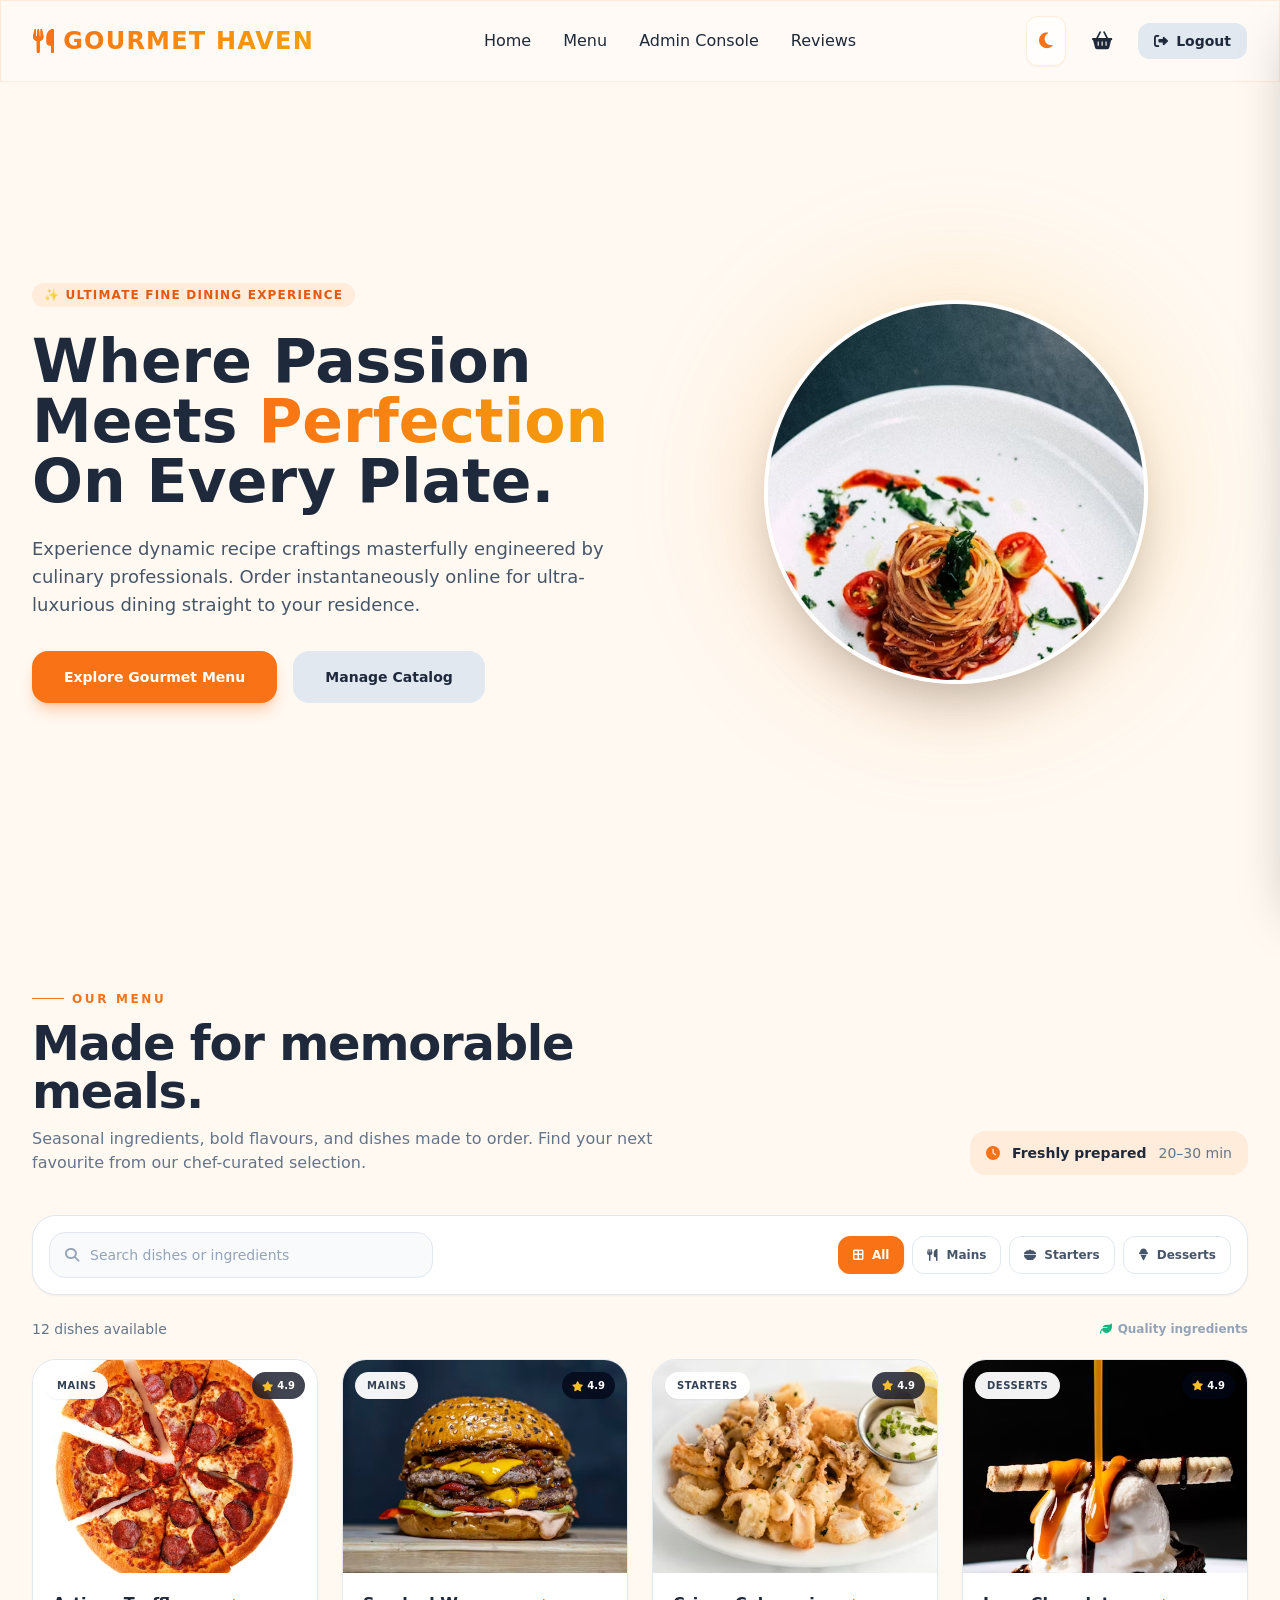
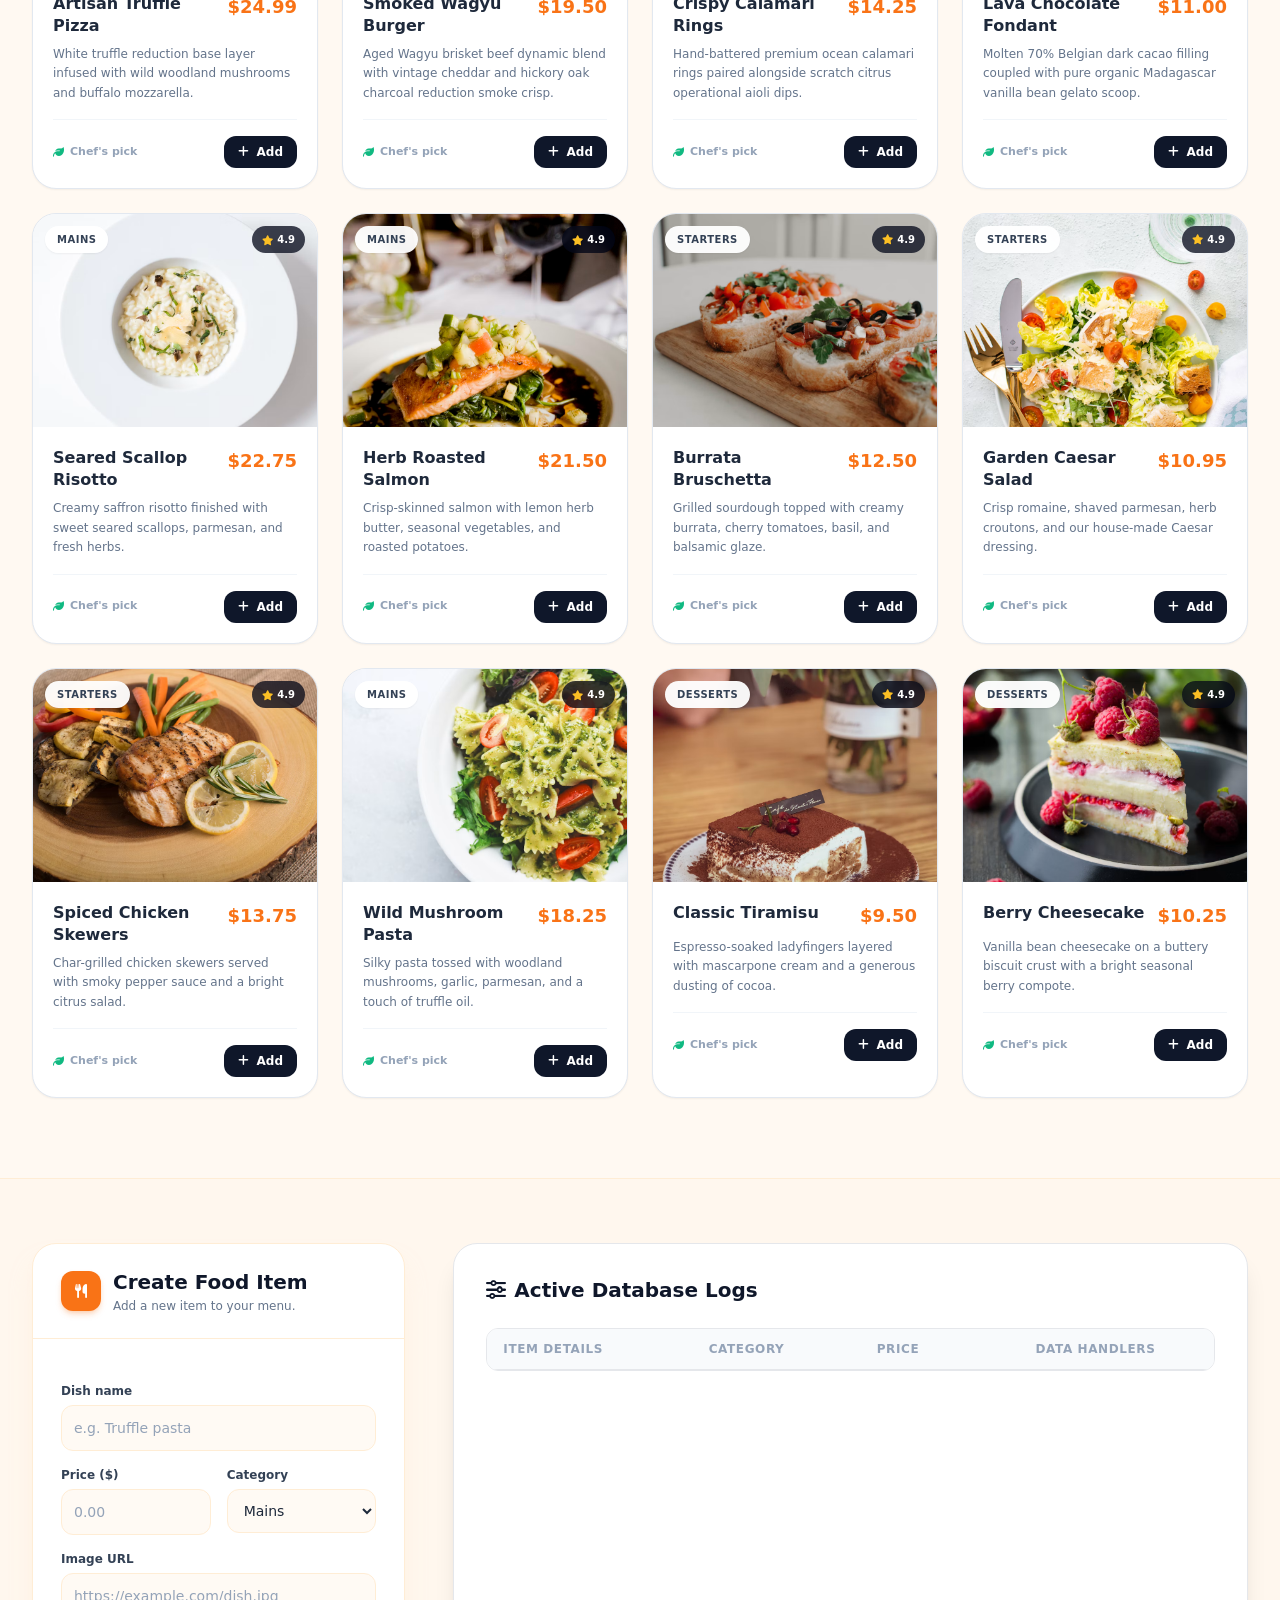
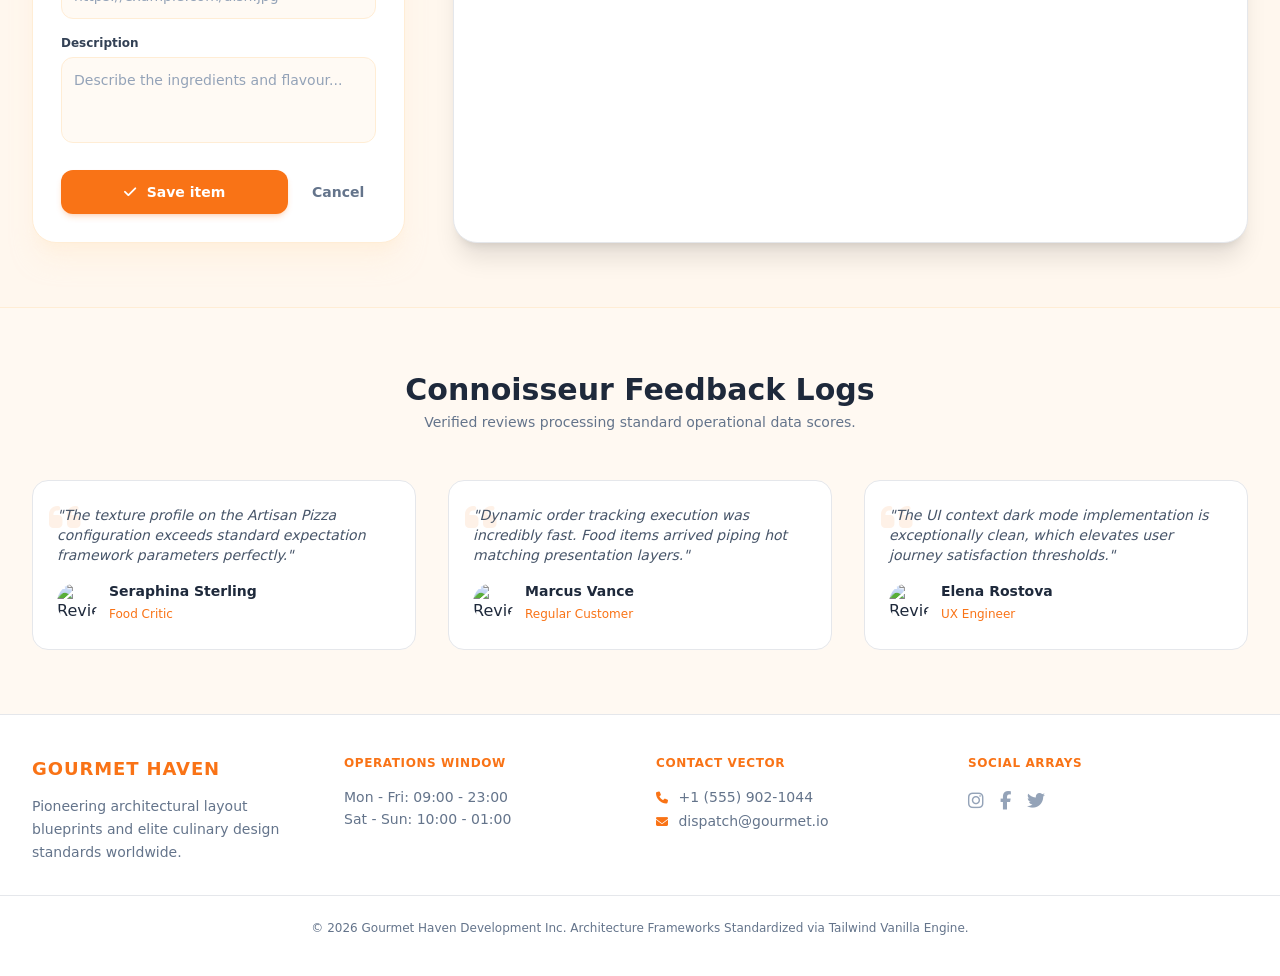
==== index.html @ da0221bd "Initial restaurant website" ====
<!DOCTYPE html>
<html lang="en">
<head>
    <meta charset="UTF-8">
    <meta name="viewport" content="width=device-width, initial-scale=1.0, maximum-scale=1.0, user-scalable=no">
    <title>Gourmet Haven | Responsive Artisan Dashboard</title>
    <script src="assets/tailwind.js"></script>
    <link rel="stylesheet" href="style.css">
    <link rel="stylesheet" href="https://cdnjs.cloudflare.com/ajax/libs/font-awesome/6.4.0/css/all.min.css">
        <!-- tailwind.config = {
            darkMode: 'class',
            theme: {
                extend: {
                    screens: {
                        'xs': '360px', // Target for ultra-small mobile displays
                        '3xl': '1920px' // Target for massive desktop setups
                    },
                    colors: {
                        primary: '#f97316',
                    }
                }
            }
        } -->
    </script>
</head>
<body class="bg-orange-50/40 dark:bg-slate-950 text-slate-800 dark:text-slate-100 transition-colors duration-300 font-sans min-h-screen flex flex-col overflow-x-hidden">

    <div id="preloader" class="fixed inset-0 z-50 bg-slate-900 flex flex-col items-center justify-center transition-opacity duration-500">
        <div class="relative w-16 h-16 sm:w-24 sm:h-24">
            <div class="absolute inset-0 border-4 border-orange-500/20 rounded-full"></div>
            <div class="absolute inset-0 border-4 border-t-orange-500 rounded-full animate-spin"></div>
        </div>
        <h2 class="text-white text-base sm:text-xl font-semibold mt-4 tracking-widest">GOURMET HAVEN</h2>
    </div>

    <header class="sticky top-0 z-40 w-full glassmism shadow-xs transition-all duration-300">
        <div class="max-w-7xl 3xl:max-w-(screen-2xl) mx-auto px-3 sm:px-6 lg:px-8 h-16 sm:h-20 flex items-center justify-between">
            <a href="#" class="flex items-center gap-1.5 sm:gap-2 text-lg sm:text-2xl font-black text-transparent bg-clip-text bg-gradient-to-r from-orange-500 to-amber-500 tracking-wider whitespace-nowrap">
                <i class="fas fa-utensils text-orange-500"></i> GOURMET HAVEN
            </a>

            <nav class="hidden md:flex items-center gap-4 lg:gap-8 font-medium text-sm lg:text-base">
                <a href="#hero" class="hover:text-orange-500 transition">Home</a>
                <a href="#menu-section" class="hover:text-orange-500 transition">Menu</a>
                <a href="#management-section" class="hover:text-orange-500 transition">Admin Console</a>
                <a href="#testimonials" class="hover:text-orange-500 transition">Reviews</a>
            </nav>

            <div class="flex items-center gap-1.5 sm:gap-4">
                <button type="button" id="theme-toggle" class="rounded-xl border border-orange-100 bg-white/70 p-2 text-orange-500 shadow-sm transition hover:bg-orange-500 hover:text-white dark:border-slate-700 dark:bg-slate-800/70 dark:text-amber-300 dark:hover:bg-orange-500 sm:p-2.5" aria-label="Switch to dark mode" title="Switch to dark mode">
                    <i id="theme-icon" class="fas fa-moon text-base sm:text-lg"></i>
                </button>
                <button onclick="toggleCart()" class="p-2 sm:p-2.5 rounded-xl hover:bg-slate-200/50 dark:hover:bg-slate-800/50 transition relative">
                    <i class="fas fa-shopping-basket text-base sm:text-lg"></i>
                    <span id="cart-badge" class="absolute top-0 right-0 bg-orange-500 text-white text-[10px] w-4 h-4 sm:w-5 sm:h-5 flex items-center justify-center rounded-full font-bold shadow-xs hidden">0</span>
                </button>
                <button onclick="triggerLogout()" class="hidden sm:flex px-4 py-2 bg-slate-200 dark:bg-slate-800 rounded-xl hover:bg-rose-500 hover:text-white transition text-sm font-semibold items-center gap-2">
                    <i class="fas fa-sign-out-alt"></i> Logout
                </button>
                <button onclick="toggleMobileMenu()" class="md:hidden p-2 text-xl sm:text-2xl" aria-label="Toggle Menu">
                    <i class="fas fa-bars"></i>
                </button>
            </div>
        </div>
    </header>

    <div id="mobile-sidebar-backdrop" onclick="toggleMobileMenu()" class="fixed inset-0 bg-slate-950/40 backdrop-blur-xs z-40 hidden transition-opacity duration-300"></div>
    <div id="mobile-sidebar" class="fixed inset-y-0 right-0 w-full max-w-[280px] z-50 bg-white dark:bg-slate-950 shadow-2xl transform translate-x-full transition-transform duration-300 md:hidden flex flex-col p-5 sm:p-6">
        <div class="flex items-center justify-between mb-6">
            <span class="font-bold text-orange-500 tracking-wider text-sm">NAVIGATION</span>
            <button onclick="toggleMobileMenu()" class="text-xl p-1"><i class="fas fa-times"></i></button>
        </div>
        <nav class="flex flex-col gap-4 text-base font-medium flex-1">
            <a href="#hero" onclick="toggleMobileMenu()" class="p-2 hover:bg-slate-50 dark:hover:bg-slate-900 rounded-xl flex items-center gap-3 transition"><i class="fas fa-home text-orange-500 w-5"></i>Home</a>
            <a href="#menu-section" onclick="toggleMobileMenu()" class="p-2 hover:bg-slate-50 dark:hover:bg-slate-900 rounded-xl flex items-center gap-3 transition"><i class="fas fa-hamburger text-orange-500 w-5"></i>Menu</a>
            <a href="#management-section" onclick="toggleMobileMenu()" class="p-2 hover:bg-slate-50 dark:hover:bg-slate-900 rounded-xl flex items-center gap-3 transition"><i class="fas fa-tasks text-orange-500 w-5"></i>Admin Panel</a>
            <a href="#testimonials" onclick="toggleMobileMenu()" class="p-2 hover:bg-slate-50 dark:hover:bg-slate-900 rounded-xl flex items-center gap-3 transition"><i class="fas fa-star text-orange-500 w-5"></i>Reviews</a>
        </nav>
        <div class="border-t dark:border-slate-800 pt-4 flex flex-col gap-3">
            <button onclick="triggerLogout()" class="w-full py-2.5 bg-rose-600 text-white rounded-xl font-semibold text-sm flex items-center justify-center gap-2 shadow-md"><i class="fas fa-sign-out-alt"></i>Logout</button>
        </div>
    </div>

    <section id="hero" class="relative overflow-hidden min-h-[calc(100vh-4rem)] sm:min-h-[calc(100vh-5rem)] flex items-center py-6 sm:py-12">
        <div class="max-w-7xl 3xl:max-w-(screen-2xl) mx-auto px-4 sm:px-6 lg:px-8 w-full grid grid-cols-1 lg:grid-cols-2 gap-8 lg:gap-12 items-center">
            
            <div class="space-y-4 sm:space-y-6 text-center lg:text-left z-10 order-2 lg:order-1">
                <span class="inline-block px-3 py-1 bg-orange-500/10 dark:bg-orange-500/20 text-orange-600 dark:text-orange-400 rounded-full text-xs font-bold tracking-widest uppercase">
                    ✨ Ultimate Fine Dining Experience
                </span>
                <h1 class="text-3xl xs:text-4xl sm:text-5xl lg:text-6xl font-black leading-tight">
                    Where Passion Meets <span class="text-transparent bg-clip-text bg-gradient-to-r from-orange-500 to-amber-500">Perfection</span> On Every Plate.
                </h1>
                <p class="text-slate-600 dark:text-slate-300 max-w-xl mx-auto lg:mx-0 text-sm sm:text-base lg:text-lg">
                    Experience dynamic recipe craftings masterfully engineered by culinary professionals. Order instantaneously online for ultra-luxurious dining straight to your residence.
                </p>
                <div class="flex flex-col sm:flex-row items-center justify-center lg:justify-start gap-3 sm:gap-4 pt-2">
                    <a href="#menu-section" class="w-full sm:w-auto px-6 sm:px-8 py-3.5 sm:py-4 bg-orange-500 hover:bg-orange-600 text-white font-bold rounded-xl sm:rounded-2xl shadow-lg shadow-orange-500/30 transition text-sm text-center">
                        Explore Gourmet Menu
                    </a>
                    <a href="#management-section" class="w-full sm:w-auto px-6 sm:px-8 py-3.5 sm:py-4 bg-slate-200 dark:bg-slate-800 hover:bg-slate-300 dark:hover:bg-slate-700 font-bold rounded-xl sm:rounded-2xl transition text-sm text-center">
                        Manage Catalog
                    </a>
                </div>
            </div>

            <div class="relative flex items-center justify-center order-1 lg:order-2 py-4 sm:py-0">
                <div class="absolute w-48 h-48 xs:w-64 xs:h-64 sm:w-80 sm:h-80 lg:w-[26rem] lg:h-[26rem] bg-gradient-to-tr from-orange-500 to-amber-400 rounded-full blur-3xl opacity-20 dark:opacity-30"></div>
                <div class="relative w-44 h-44 xs:w-56 xs:h-56 sm:w-72 sm:h-72 lg:w-96 lg:h-96">
                    <img id="carousel-img" src="assets/hero1.jpg" alt="Artisan Dish" class="w-full h-full object-cover rounded-full shadow-2xl animate-spin-slow border-4 border-white dark:border-slate-800">
                </div>
            </div>
        </div>
    </section>

    <main id="menu-section" class="max-w-7xl 3xl:max-w-(screen-2xl) mx-auto px-4 sm:px-6 lg:px-8 py-14 sm:py-20 flex-1">
        <div class="grid gap-8 lg:grid-cols-[1fr_auto] lg:items-end mb-8 sm:mb-10">
            <div class="max-w-2xl">
                <span class="inline-flex items-center gap-2 text-orange-500 text-xs font-bold uppercase tracking-[0.22em]"><span class="w-8 h-px bg-orange-500"></span> Our menu</span>
                <h2 class="mt-3 text-3xl xs:text-4xl sm:text-5xl font-black tracking-tight">Made for memorable meals.</h2>
                <p class="mt-3 text-slate-500 dark:text-slate-400 text-sm sm:text-base leading-relaxed">Seasonal ingredients, bold flavours, and dishes made to order. Find your next favourite from our chef-curated selection.</p>
            </div>
            <div class="inline-flex items-center gap-3 self-start lg:self-auto rounded-2xl bg-orange-500/10 dark:bg-orange-500/15 px-4 py-3 text-sm">
                <i class="fas fa-clock text-orange-500"></i>
                <span class="font-semibold">Freshly prepared</span>
                <span class="text-slate-500 dark:text-slate-400">20–30 min</span>
            </div>
        </div>

        <div class="rounded-3xl border border-slate-200 bg-white p-3 shadow-sm dark:border-slate-800 dark:bg-slate-950 sm:p-4">
            <div class="flex flex-col gap-3 lg:flex-row lg:items-center lg:justify-between">
                <div class="relative w-full lg:max-w-sm">
                    <label for="search-input" class="sr-only">Search the menu</label>
                    <i class="fas fa-search absolute left-4 top-1/2 -translate-y-1/2 text-slate-400 text-sm"></i>
                    <input type="search" id="search-input" oninput="filterMenu()" placeholder="Search dishes or ingredients" class="w-full rounded-2xl border border-slate-200 bg-slate-50 py-3 pl-10 pr-4 text-sm outline-none transition placeholder:text-slate-400 focus:border-orange-500 focus:ring-2 focus:ring-orange-500/20 dark:border-slate-700 dark:bg-slate-900">
                </div>
                <div id="category-filter-container" class="flex gap-2 overflow-x-auto pb-1 lg:justify-end lg:pb-0"></div>
            </div>
        </div>

        <div class="mt-6 flex items-center justify-between gap-4">
            <p id="menu-result-count" class="text-sm text-slate-500 dark:text-slate-400" aria-live="polite"></p>
            <span class="hidden sm:inline-flex items-center gap-1.5 text-xs font-semibold text-slate-400"><i class="fas fa-leaf text-emerald-500"></i> Quality ingredients</span>
        </div>

        <div id="menu-grid" class="mt-5 grid grid-cols-1 xs:grid-cols-2 lg:grid-cols-3 xl:grid-cols-4 gap-5 sm:gap-6"></div>
        <div id="menu-empty-state" class="hidden mt-5 rounded-3xl border border-dashed border-slate-300 p-10 text-center dark:border-slate-700">
            <i class="fas fa-utensils text-2xl text-orange-500"></i>
            <h3 class="mt-3 font-bold">No dishes found</h3>
            <p class="mt-1 text-sm text-slate-500 dark:text-slate-400">Try another search term or choose a different category.</p>
        </div>
    </main>

    <section id="management-section" class="border-y border-orange-100 bg-orange-50/70 py-12 dark:border-slate-800 dark:bg-slate-950/60 sm:py-16">
        <div class="max-w-7xl 3xl:max-w-(screen-2xl) mx-auto px-4 sm:px-6 lg:px-8">
            <div class="grid grid-cols-1 lg:grid-cols-3 gap-8 lg:gap-12">
                
                <div class="overflow-hidden rounded-2xl border border-orange-100 bg-white text-slate-800 shadow-xl shadow-orange-100/50 transition-colors dark:border-slate-800 dark:bg-slate-900 dark:text-white dark:shadow-black/20 sm:rounded-3xl lg:col-span-1 h-fit">
                    <div class="border-b border-orange-100 px-5 py-5 dark:border-slate-800 sm:px-7 sm:py-6">
                        <div class="flex items-center gap-3">
                        <span class="flex h-10 w-10 shrink-0 items-center justify-center rounded-xl bg-orange-500 text-white shadow-md shadow-orange-500/25"><i class="fas fa-utensils text-sm"></i></span>
                        <div>
                            <h3 id="form-title" class="text-lg font-bold text-slate-900 dark:text-white sm:text-xl">Create Food Item</h3>
                            <p class="mt-0.5 text-xs text-slate-500 dark:text-slate-400">Add a new item to your menu.</p>
                        </div>
                        </div>
                    </div>
                    <form id="crud-form" onsubmit="handleFormSubmit(event)" class="space-y-4 p-5 sm:p-7">
                        <input type="hidden" id="item-id">
                        <div>
                            <label class="mb-1.5 block text-xs font-semibold text-slate-700 dark:text-white">Dish name</label>
                            <input type="text" id="item-name" required placeholder="e.g. Truffle pasta" class="w-full rounded-xl border border-orange-100 bg-orange-50/60 px-3 py-2.5 text-sm text-slate-800 transition placeholder:text-slate-400 focus:border-orange-500 focus:bg-white focus:outline-none focus:ring-2 focus:ring-orange-500/20 dark:border-slate-700 dark:bg-slate-800 dark:text-white dark:placeholder:text-slate-500 dark:focus:border-orange-500 dark:focus:bg-slate-800 sm:py-3">
                        </div>
                        <div class="grid grid-cols-2 gap-3 sm:gap-4">
                            <div>
                                <label class="mb-1.5 block text-xs font-semibold text-slate-700 dark:text-white">Price ($)</label>
                                <input type="number" step="0.01" id="item-price" required placeholder="0.00" class="w-full rounded-xl border border-orange-100 bg-orange-50/60 px-3 py-2.5 text-sm text-slate-800 transition placeholder:text-slate-400 focus:border-orange-500 focus:bg-white focus:outline-none focus:ring-2 focus:ring-orange-500/20 dark:border-slate-700 dark:bg-slate-800 dark:text-white dark:placeholder:text-slate-500 dark:focus:border-orange-500 dark:focus:bg-slate-800 sm:py-3">
                            </div>
                            <div>
                                <label class="mb-1.5 block text-xs font-semibold text-slate-700 dark:text-white">Category</label>
                                <select id="item-category" required class="w-full rounded-xl border border-orange-100 bg-orange-50/60 px-3 py-2.5 text-sm text-slate-800 transition focus:border-orange-500 focus:bg-white focus:outline-none focus:ring-2 focus:ring-orange-500/20 dark:border-slate-700 dark:bg-slate-800 dark:text-white dark:focus:border-orange-500 dark:focus:bg-slate-800 sm:py-3">
                                    <option value="Mains">Mains</option>
                                    <option value="Starters">Starters</option>
                                    <option value="Desserts">Desserts</option>
                                    <option value="Beverages">Beverages</option>
                                </select>
                            </div>
                        </div>
                        <div>
                            <label class="mb-1.5 block text-xs font-semibold text-slate-700 dark:text-white">Image URL</label>
                            <input type="url" id="item-image" required placeholder="https://example.com/dish.jpg" class="w-full rounded-xl border border-orange-100 bg-orange-50/60 px-3 py-2.5 text-sm text-slate-800 transition placeholder:text-slate-400 focus:border-orange-500 focus:bg-white focus:outline-none focus:ring-2 focus:ring-orange-500/20 dark:border-slate-700 dark:bg-slate-800 dark:text-white dark:placeholder:text-slate-500 dark:focus:border-orange-500 dark:focus:bg-slate-800 sm:py-3">
                        </div>
                        <div>
                            <label class="mb-1.5 block text-xs font-semibold text-slate-700 dark:text-white">Description</label>
                            <textarea id="item-desc" rows="3" required placeholder="Describe the ingredients and flavour..." class="w-full resize-none rounded-xl border border-orange-100 bg-orange-50/60 px-3 py-2.5 text-sm text-slate-800 transition placeholder:text-slate-400 focus:border-orange-500 focus:bg-white focus:outline-none focus:ring-2 focus:ring-orange-500/20 dark:border-slate-700 dark:bg-slate-800 dark:text-white dark:placeholder:text-slate-500 dark:focus:border-orange-500 dark:focus:bg-slate-800 sm:py-3"></textarea>
                        </div>
                        <div class="flex gap-2 pt-1 sm:gap-3">
                            <button type="submit" class="flex-1 rounded-xl bg-orange-500 py-2.5 text-sm font-bold text-white shadow-md shadow-orange-500/20 transition hover:bg-orange-600 focus:outline-none focus:ring-2 focus:ring-orange-500 focus:ring-offset-2 focus:ring-offset-white dark:focus:ring-offset-slate-900 sm:py-3"><i class="fas fa-check mr-1.5"></i> Save item</button>
                            <button type="button" onclick="resetFormState()" class="rounded-xl px-3 py-2.5 text-sm font-semibold text-slate-500 transition hover:bg-orange-50 hover:text-slate-700 focus:outline-none focus:ring-2 focus:ring-orange-200 dark:text-slate-300 dark:hover:bg-slate-800 dark:hover:text-white dark:focus:ring-slate-600 sm:py-3">Cancel</button>
                        </div>  
                    </form>
                </div>

                <div class="lg:col-span-2 bg-white dark:bg-slate-900 p-4 sm:p-8 rounded-2xl sm:rounded-3xl shadow-xl border dark:border-slate-800 flex flex-col overflow-hidden">
                    <h3 class="text-lg sm:text-xl font-bold mb-4 sm:mb-6 text-slate-900 dark:text-white flex items-center gap-2">
                        <i class="fas fa-sliders-h"></i> Active Database Logs
                    </h3>
                    <div class="overflow-x-auto w-full inline-block align-middle rounded-xl border dark:border-slate-800">
                        <div class="overflow-hidden">
                            <table class="w-full min-w-[500px] text-left border-collapse">
                                <thead>
                                    <tr class="border-b bg-slate-50 dark:bg-slate-950/40 dark:border-slate-800 text-slate-400 text-xs uppercase tracking-wider">
                                        <th class="py-3 px-4">Item details</th>
                                        <th class="py-3 px-4">Category</th>
                                        <th class="py-3 px-4">Price</th>
                                        <th class="py-3 px-4 text-center">Data Handlers</th>
                                    </tr>
                                </thead>
                                <tbody id="admin-table-body" class="divide-y dark:divide-slate-800 text-xs sm:text-sm">
                                    </tbody>
                            </table>
                        </div>
                    </div>
                </div>

            </div>
        </div>
    </section>

    <section id="testimonials" class="max-w-7xl 3xl:max-w-(screen-2xl) mx-auto px-4 sm:px-6 lg:px-8 py-12 sm:py-16">
        <div class="text-center max-w-xl mx-auto mb-8 sm:mb-12">
            <h2 class="text-2xl sm:text-3xl font-black">Connoisseur Feedback Logs</h2>
            <p class="text-slate-500 text-xs sm:text-sm mt-1">Verified reviews processing standard operational data scores.</p>
        </div>
        <div class="grid grid-cols-1 md:grid-cols-3 gap-6 sm:gap-8">
            <div class="p-5 sm:p-6 bg-white dark:bg-slate-900 rounded-2xl border dark:border-slate-800 shadow-xs relative">
                <i class="fas fa-quote-left text-3xl sm:text-4xl text-orange-500/10 absolute top-4 left-4"></i>
                <p class="text-slate-600 dark:text-slate-300 italic text-xs sm:text-sm mb-4 relative z-10 leading-relaxed">"The texture profile on the Artisan Pizza configuration exceeds standard expectation framework parameters perfectly."</p>
                <div class="flex items-center gap-3">
                    <img src="https://images.unsplash.com/photo-1534528741775-53994a69daeb?auto=format&fit=crop&w=100&q=80" alt="Reviewer" class="w-8 h-8 sm:w-10 sm:h-10 rounded-full object-cover">
                    <div>
                        <h4 class="font-bold text-xs sm:text-sm">Seraphina Sterling</h4>
                        <span class="text-[10px] sm:text-xs text-orange-500 font-medium">Food Critic</span>
                    </div>
                </div>
            </div>
            <div class="p-5 sm:p-6 bg-white dark:bg-slate-900 rounded-2xl border dark:border-slate-800 shadow-xs relative">
                <i class="fas fa-quote-left text-3xl sm:text-4xl text-orange-500/10 absolute top-4 left-4"></i>
                <p class="text-slate-600 dark:text-slate-300 italic text-xs sm:text-sm mb-4 relative z-10 leading-relaxed">"Dynamic order tracking execution was incredibly fast. Food items arrived piping hot matching presentation layers."</p>
                <div class="flex items-center gap-3">
                    <img src="https://images.unsplash.com/photo-1507003211169-0a1dd7228f2d?auto=format&fit=crop&w=100&q=80" alt="Reviewer" class="w-8 h-8 sm:w-10 sm:h-10 rounded-full object-cover">
                    <div>
                        <h4 class="font-bold text-xs sm:text-sm">Marcus Vance</h4>
                        <span class="text-[10px] sm:text-xs text-orange-500 font-medium">Regular Customer</span>
                    </div>
                </div>
            </div>
            <div class="p-5 sm:p-6 bg-white dark:bg-slate-900 rounded-2xl border dark:border-slate-800 shadow-xs relative">
                <i class="fas fa-quote-left text-3xl sm:text-4xl text-orange-500/10 absolute top-4 left-4"></i>
                <p class="text-slate-600 dark:text-slate-300 italic text-xs sm:text-sm mb-4 relative z-10 leading-relaxed">"The UI context dark mode implementation is exceptionally clean, which elevates user journey satisfaction thresholds."</p>
                <div class="flex items-center gap-3">
                    <img src="https://images.unsplash.com/photo-1494790108377-be9c29b29330?auto=format&fit=crop&w=100&q=80" alt="Reviewer" class="w-8 h-8 sm:w-10 sm:h-10 rounded-full object-cover">
                    <div>
                        <h4 class="font-bold text-xs sm:text-sm">Elena Rostova</h4>
                        <span class="text-[10px] sm:text-xs text-orange-500 font-medium">UX Engineer</span>
                    </div>
                </div>
            </div>
        </div>
    </section>

    <div id="cart-sidebar-backdrop" onclick="toggleCart()" class="fixed inset-0 bg-slate-950/50 backdrop-blur-xs z-40 hidden transition-opacity duration-300"></div>
    <div id="cart-sidebar" class="fixed inset-y-0 right-0 w-full max-w-[360px] xs:max-w-[400px] z-50 bg-white dark:bg-slate-950 shadow-2xl transform translate-x-full transition-transform duration-300 flex flex-col border-l dark:border-slate-800">
        <div class="p-4 sm:p-6 border-b dark:border-slate-800 flex items-center justify-between">
            <h3 class="text-base sm:text-lg font-bold flex items-center gap-2"><i class="fas fa-shopping-basket text-orange-500"></i> Your Basket</h3>
            <button onclick="toggleCart()" class="w-9 h-9 sm:w-10 sm:h-10 rounded-full hover:bg-slate-100 dark:hover:bg-slate-900 transition flex items-center justify-center text-base"><i class="fas fa-times"></i></button>
        </div>
        <div id="cart-items-container" class="p-4 sm:p-6 flex-1 overflow-y-auto space-y-4">
            </div>
        <div class="p-4 sm:p-6 border-t dark:border-slate-800 space-y-4 bg-slate-50 dark:bg-slate-900/40">
            <div class="flex justify-between items-center text-base sm:text-lg font-bold">
                <span>Total Due:</span>
                <span id="cart-total" class="text-orange-500">$0.00</span>
            </div>
            <button onclick="checkoutCart()" class="w-full py-3 bg-orange-500 hover:bg-orange-600 text-white font-bold rounded-xl shadow-lg transition text-sm uppercase tracking-wider">
                Dispatch Order Pipeline
            </button>
        </div>
    </div>

    <footer class="bg-white dark:bg-slate-950 border-t dark:border-slate-900/60 py-10 transition-colors duration-300 mt-auto">
        <div class="max-w-7xl 3xl:max-w-(screen-2xl) mx-auto px-4 sm:px-6 lg:px-8 grid grid-cols-1 sm:grid-cols-2 md:grid-cols-4 gap-6 sm:gap-8 text-xs sm:text-sm">
            <div class="space-y-3">
                <span class="text-lg font-black tracking-wider text-orange-500">GOURMET HAVEN</span>
                <p class="text-slate-500 leading-relaxed max-w-xs">Pioneering architectural layout blueprints and elite culinary design standards worldwide.</p>
            </div>
            <div>
                <h4 class="font-bold uppercase tracking-wider mb-2.5 sm:mb-4 text-orange-500 text-xs">Operations Window</h4>
                <p class="text-slate-500">Mon - Fri: 09:00 - 23:00</p>
                <p class="text-slate-500 mt-0.5">Sat - Sun: 10:00 - 01:00</p>
            </div>
            <div>
                <h4 class="font-bold uppercase tracking-wider mb-2.5 sm:mb-4 text-orange-500 text-xs">Contact Vector</h4>
                <p class="text-slate-500"><i class="fas fa-phone mr-1.5 text-xs text-orange-500"></i> +1 (555) 902-1044</p>
                <p class="text-slate-500 mt-1"><i class="fas fa-envelope mr-1.5 text-xs text-orange-500"></i> dispatch@gourmet.io</p>
            </div>
            <div>
                <h4 class="font-bold uppercase tracking-wider mb-2.5 sm:mb-4 text-orange-500 text-xs">Social Arrays</h4>
                <div class="flex gap-4 text-lg">
                    <a href="#" class="text-slate-400 hover:text-orange-500 transition" aria-label="Instagram Profile Link"><i class="fab fa-instagram"></i></a>
                    <a href="#" class="text-slate-400 hover:text-orange-500 transition" aria-label="Facebook Profile Link"><i class="fab fa-facebook-f"></i></a>
                    <a href="#" class="text-slate-400 hover:text-orange-500 transition" aria-label="Twitter Profile Link"><i class="fab fa-twitter"></i></a>
                </div>
            </div>
        </div>
        <div class="text-center text-slate-500 text-[10px] sm:text-xs border-t dark:border-slate-900 mt-8 pt-6 px-4">
            &copy; 2026 Gourmet Haven Development Inc. Architecture Frameworks Standardized via Tailwind Vanilla Engine.
        </div>
    </footer>

    <div id="notification-container" class="fixed top-4 right-4 z-50 flex flex-col gap-2 w-[calc(100%-2rem)] max-w-[320px] pointer-events-none"></div>

    <script src="script.js"></script>
</body>
</html>
---- style.css ----
@import url('https://fonts.googleapis.com/css2?family=Poppins:wght@300;400;500;600;700&display=swap');

html {
    scroll-behavior: smooth;
    font-family: 'Poppins', sans-serif;
    background: #fffaf5;
}

html.dark {
    background: #020617;
}

::selection {
    background: #f97316;
    color: #ffffff;
}

/* Custom Scrollbar */
::-webkit-scrollbar {
    width: 8px;
}
::-webkit-scrollbar-track {
    background: transparent;
}
.dark ::-webkit-scrollbar-track {
    background: #1f2937;
}
::-webkit-scrollbar-thumb {
    background: #f97316;
    border-radius: 4px;
}
::-webkit-scrollbar-thumb:hover {
    background: #ea580c;
}

/* Glassmorphism utility */
.glassmism {
    background: rgba(255, 250, 245, 0.9);
    backdrop-filter: blur(16px);
    -webkit-backdrop-filter: blur(16px);
    border: 1px solid rgba(249, 115, 22, 0.12);
}

.dark .glassmism {
    background: rgba(15, 23, 42, 0.82);
    border: 1px solid rgba(148, 163, 184, 0.12);
}

#theme-toggle {
    min-width: 2.5rem;
    min-height: 2.5rem;
}

@media (prefers-reduced-motion: no-preference) {
    body,
    header,
    section,
    main,
    footer,
    input,
    textarea,
    select,
    button {
        transition-property: background-color, border-color, color, box-shadow, transform;
        transition-duration: 220ms;
        transition-timing-function: ease;
    }
}

/* Rotation Animation */
@keyframes spin-slow {
    from { transform: rotate(0deg); }
    to { transform: rotate(360deg); }
}
.animate-spin-slow {
    animation: spin-slow 25s linear infinite;
}
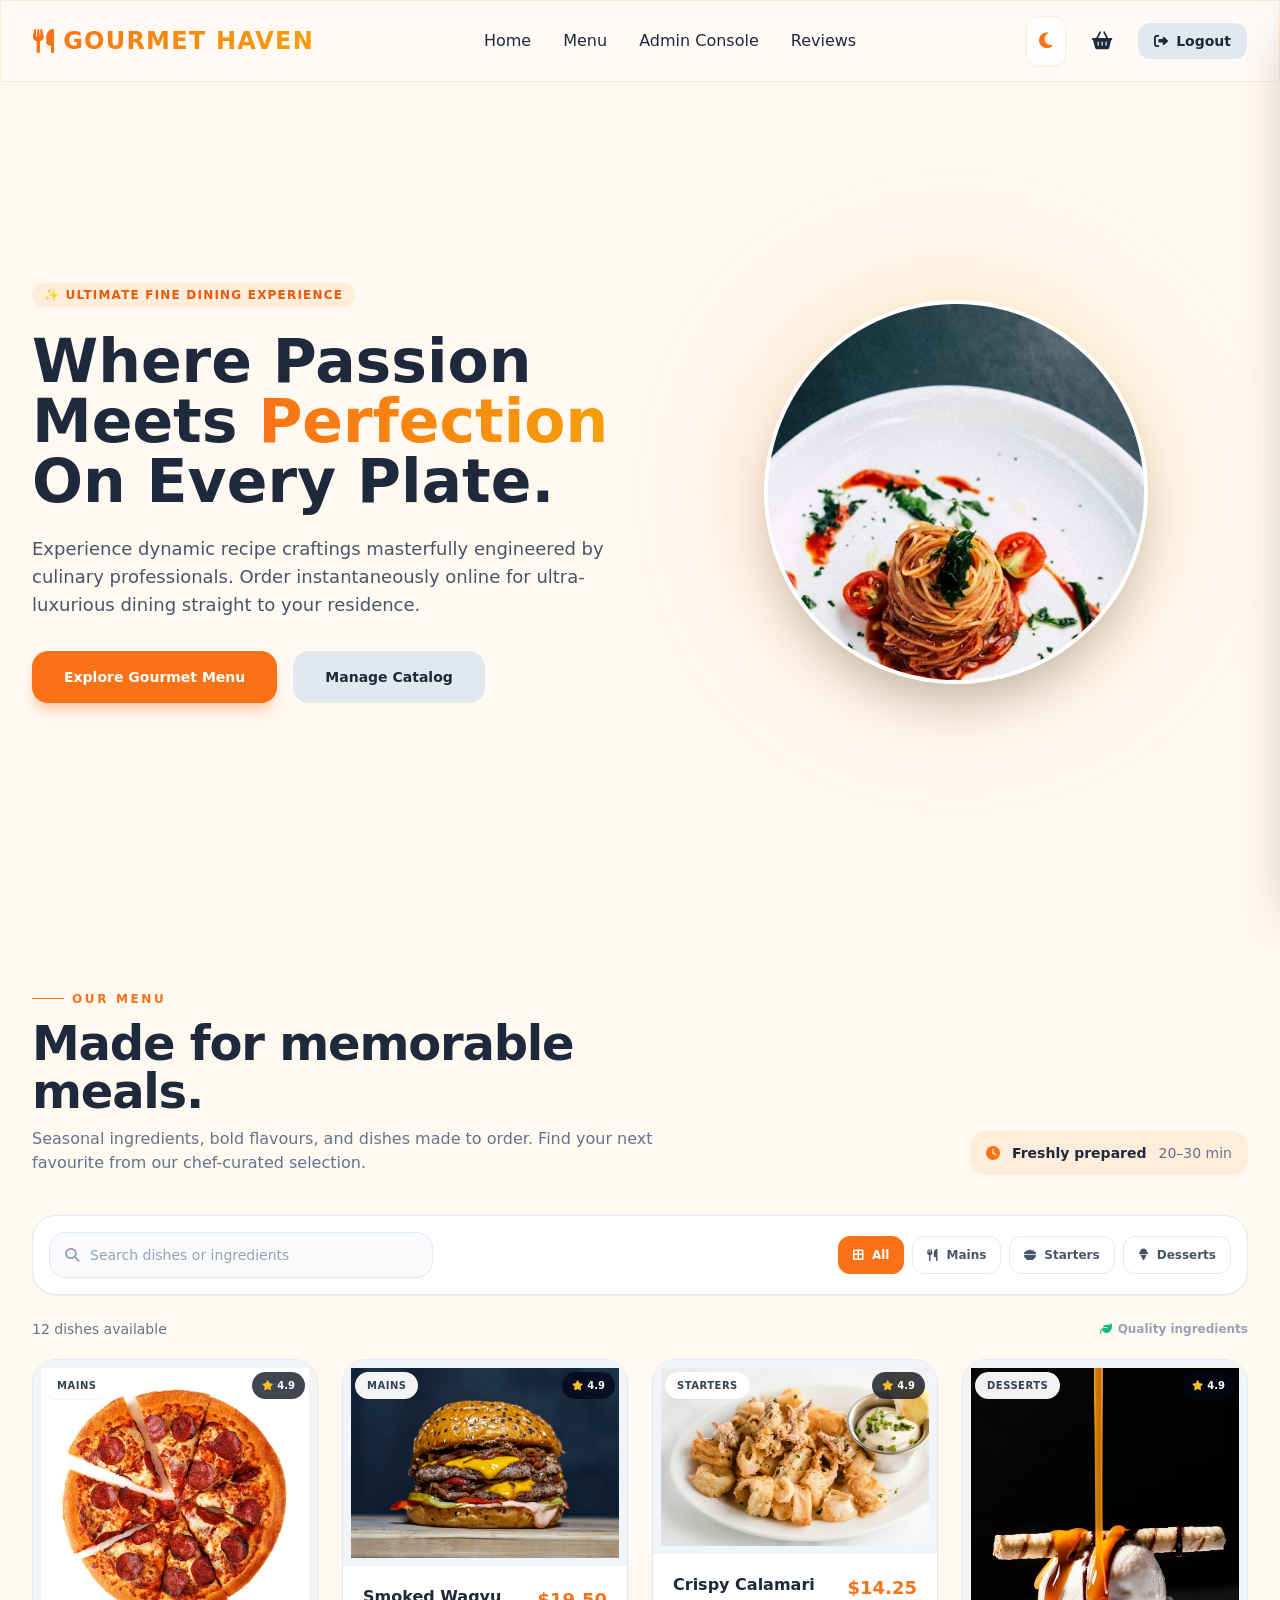
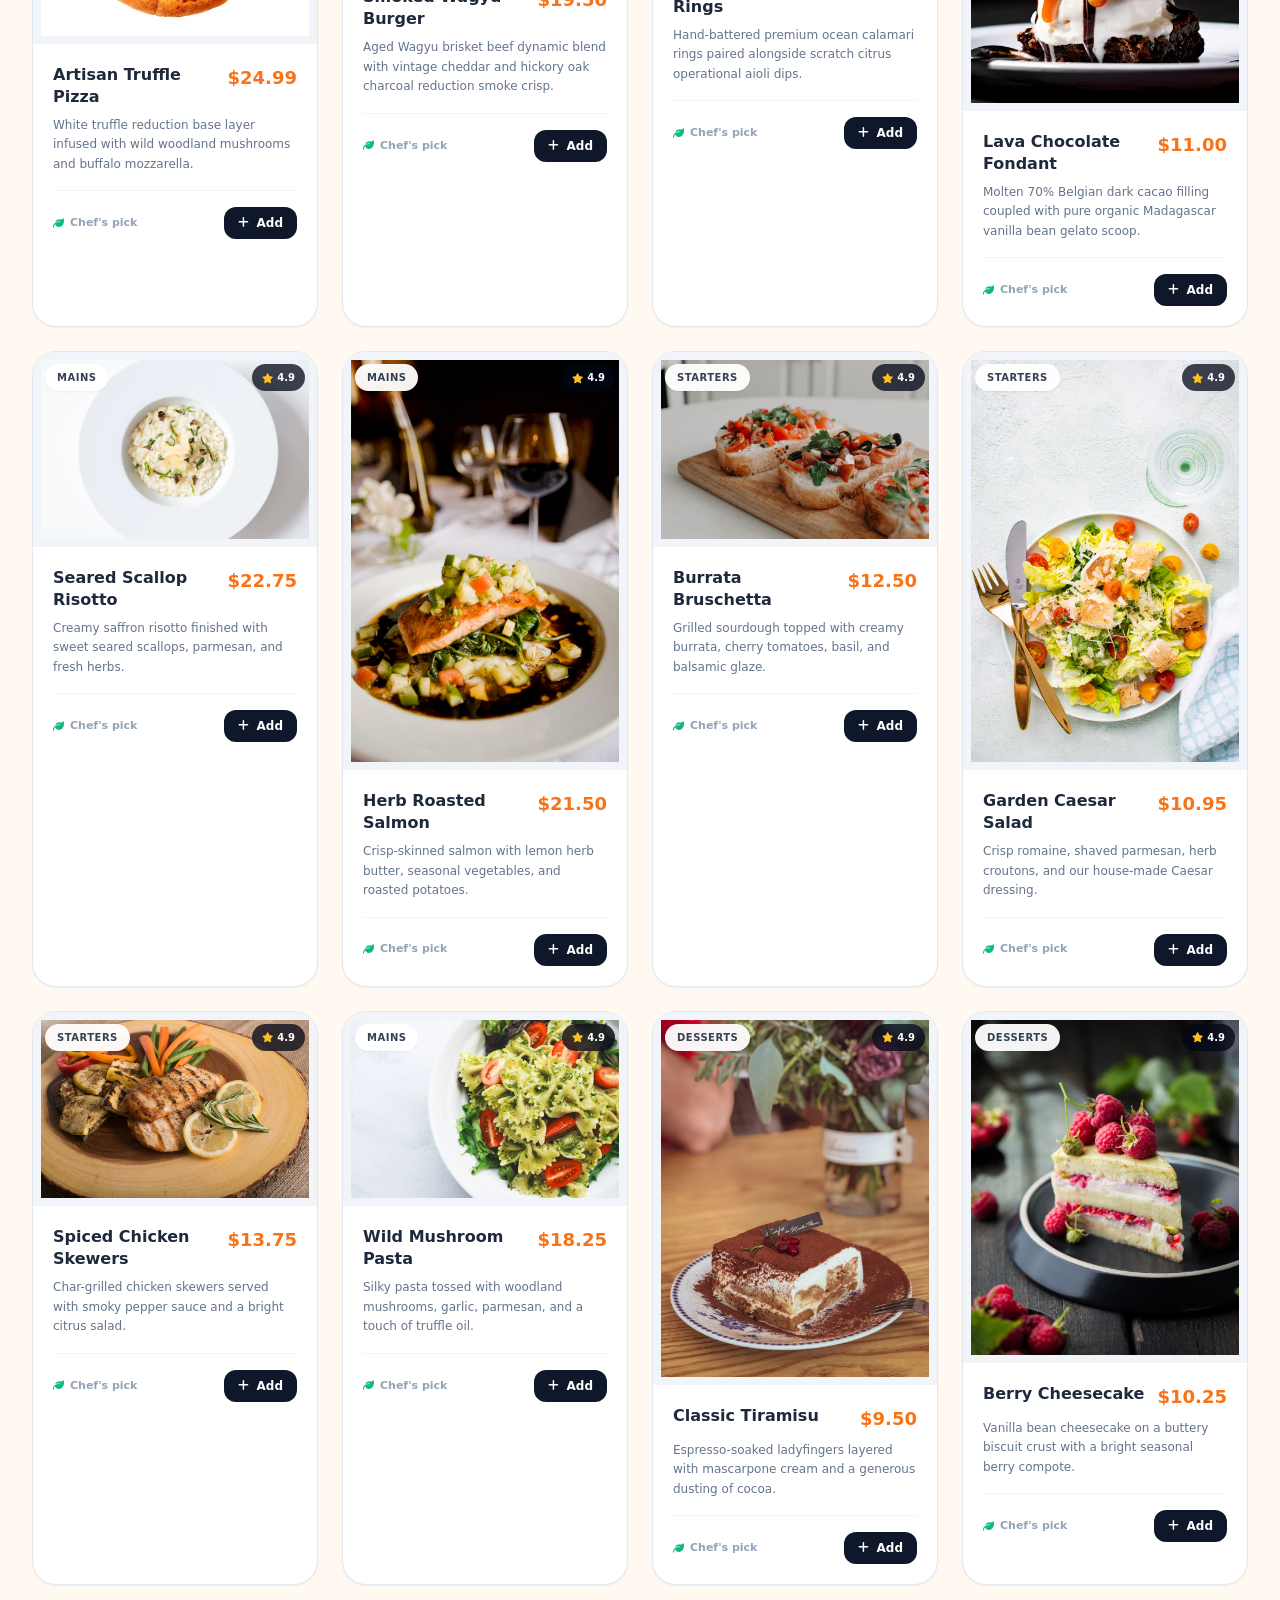
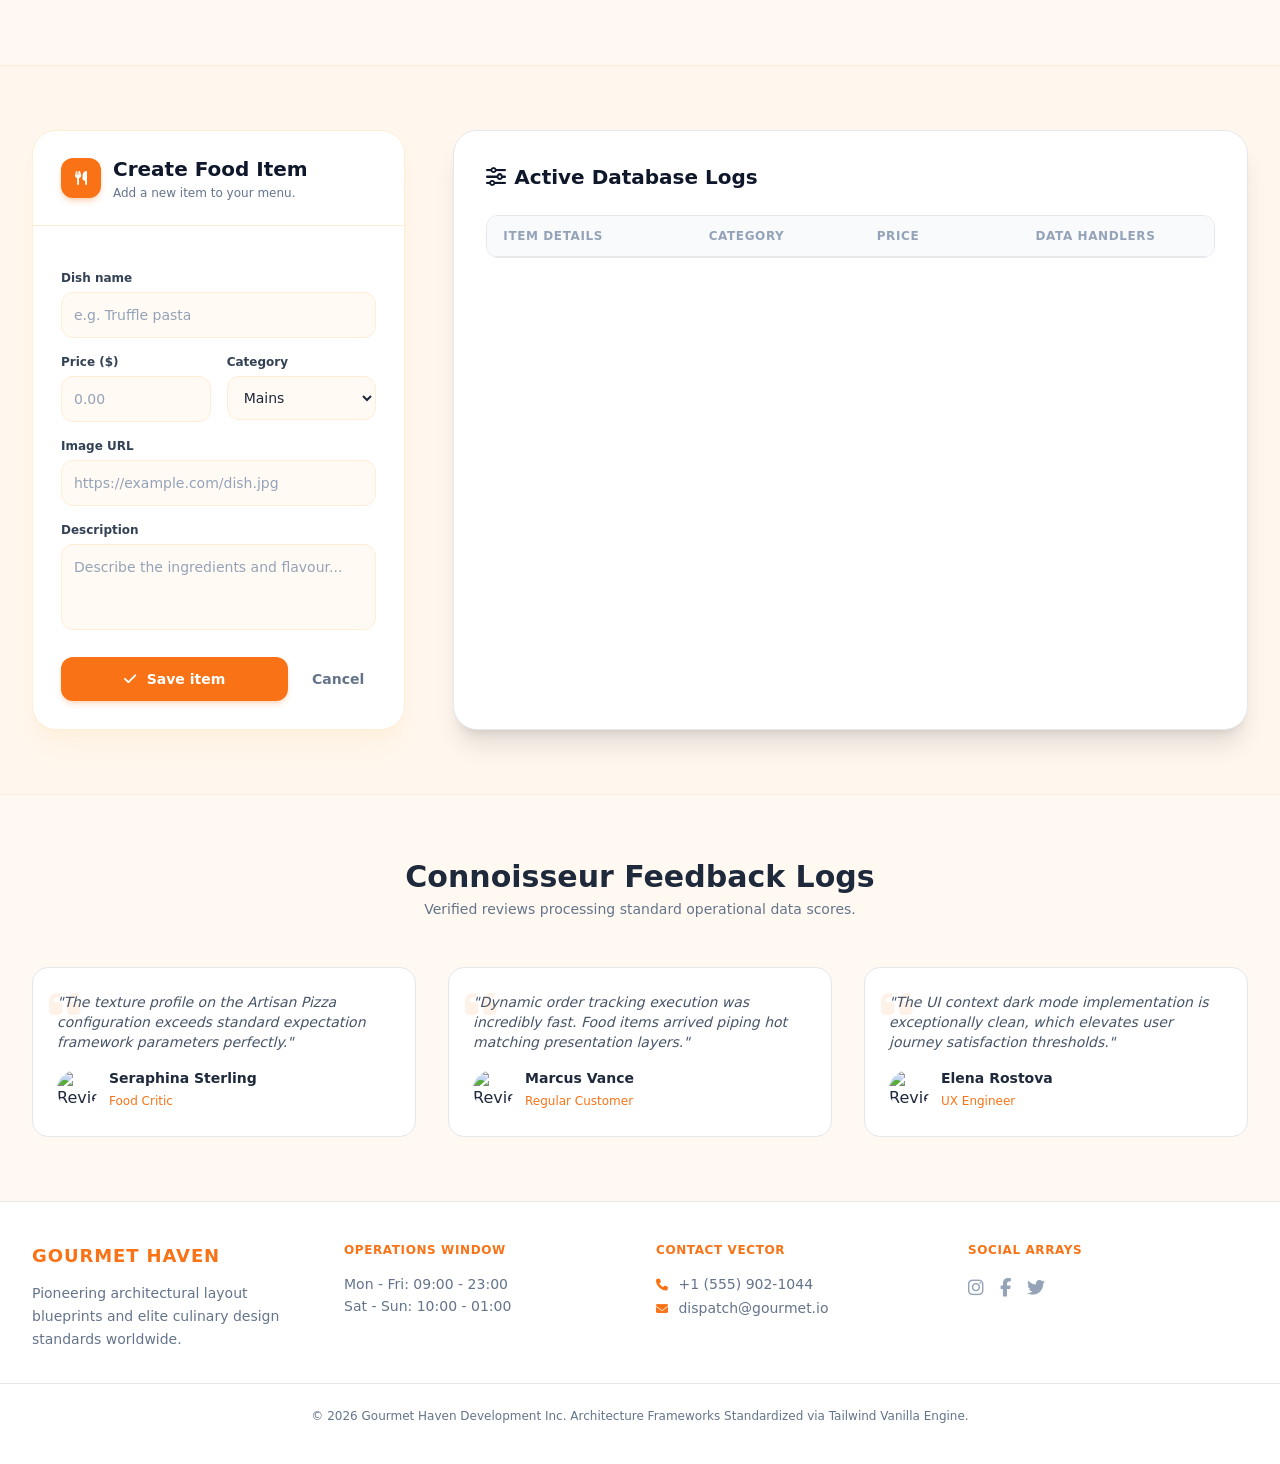
==== commit d87b53ae: "Enable Tailwind responsive configuration" ====
--- a/index.html
+++ b/index.html
@@ -4,24 +4,25 @@
     <meta charset="UTF-8">
     <meta name="viewport" content="width=device-width, initial-scale=1.0, maximum-scale=1.0, user-scalable=no">
     <title>Gourmet Haven | Responsive Artisan Dashboard</title>
-    <script src="assets/tailwind.js"></script>
-    <link rel="stylesheet" href="style.css">
-    <link rel="stylesheet" href="https://cdnjs.cloudflare.com/ajax/libs/font-awesome/6.4.0/css/all.min.css">
-        <!-- tailwind.config = {
+    <script>
+        tailwind.config = {
             darkMode: 'class',
             theme: {
                 extend: {
                     screens: {
-                        'xs': '360px', // Target for ultra-small mobile displays
-                        '3xl': '1920px' // Target for massive desktop setups
+                        'xs': '360px',
+                        '3xl': '1920px'
                     },
                     colors: {
-                        primary: '#f97316',
+                        primary: '#f97316'
                     }
                 }
             }
-        } -->
+        };
     </script>
+    <script src="assets/tailwind.js"></script>
+    <link rel="stylesheet" href="style.css">
+    <link rel="stylesheet" href="https://cdnjs.cloudflare.com/ajax/libs/font-awesome/6.4.0/css/all.min.css">
 </head>
 <body class="bg-orange-50/40 dark:bg-slate-950 text-slate-800 dark:text-slate-100 transition-colors duration-300 font-sans min-h-screen flex flex-col overflow-x-hidden">
 
--- a/style.css
+++ b/style.css
@@ -75,3 +75,76 @@
 .animate-spin-slow {
     animation: spin-slow 25s linear infinite;
 }
+
+/* Keep every menu image inside its card without cropping on any screen size. */
+.menu-image-frame {
+    width: 100%;
+    min-width: 0;
+}
+
+.menu-item-image {
+    display: block;
+    width: 100%;
+    height: auto;
+    max-width: 100%;
+    max-height: 55svh;
+    object-fit: contain;
+}
+
+@media (max-width: 639px) {
+    #menu-grid {
+        grid-template-columns: minmax(0, 1fr);
+    }
+
+    #menu-grid article {
+        min-width: 0;
+    }
+
+    .menu-image-frame {
+        min-height: 0;
+        padding: 0.5rem;
+    }
+
+    .menu-item-image {
+        max-height: none;
+    }
+}
+
+/* Keep the header full-width and within every phone screen, including the theme button. */
+header {
+    width: 100%;
+    max-width: 100vw;
+    overflow-x: clip;
+}
+
+header > div {
+    width: 100%;
+}
+
+@media (max-width: 639px) {
+    header > div {
+        gap: 0.5rem;
+        padding-right: 0.75rem;
+        padding-left: 0.75rem;
+    }
+
+    header > div > a {
+        font-size: 0.875rem;
+        letter-spacing: 0.025em;
+        min-width: 0;
+    }
+
+    header > div > a i {
+        display: none;
+    }
+
+    header > div > .flex {
+        gap: 0.25rem;
+        flex-shrink: 0;
+    }
+
+    #theme-toggle {
+        min-width: 2.25rem;
+        min-height: 2.25rem;
+    }
+}
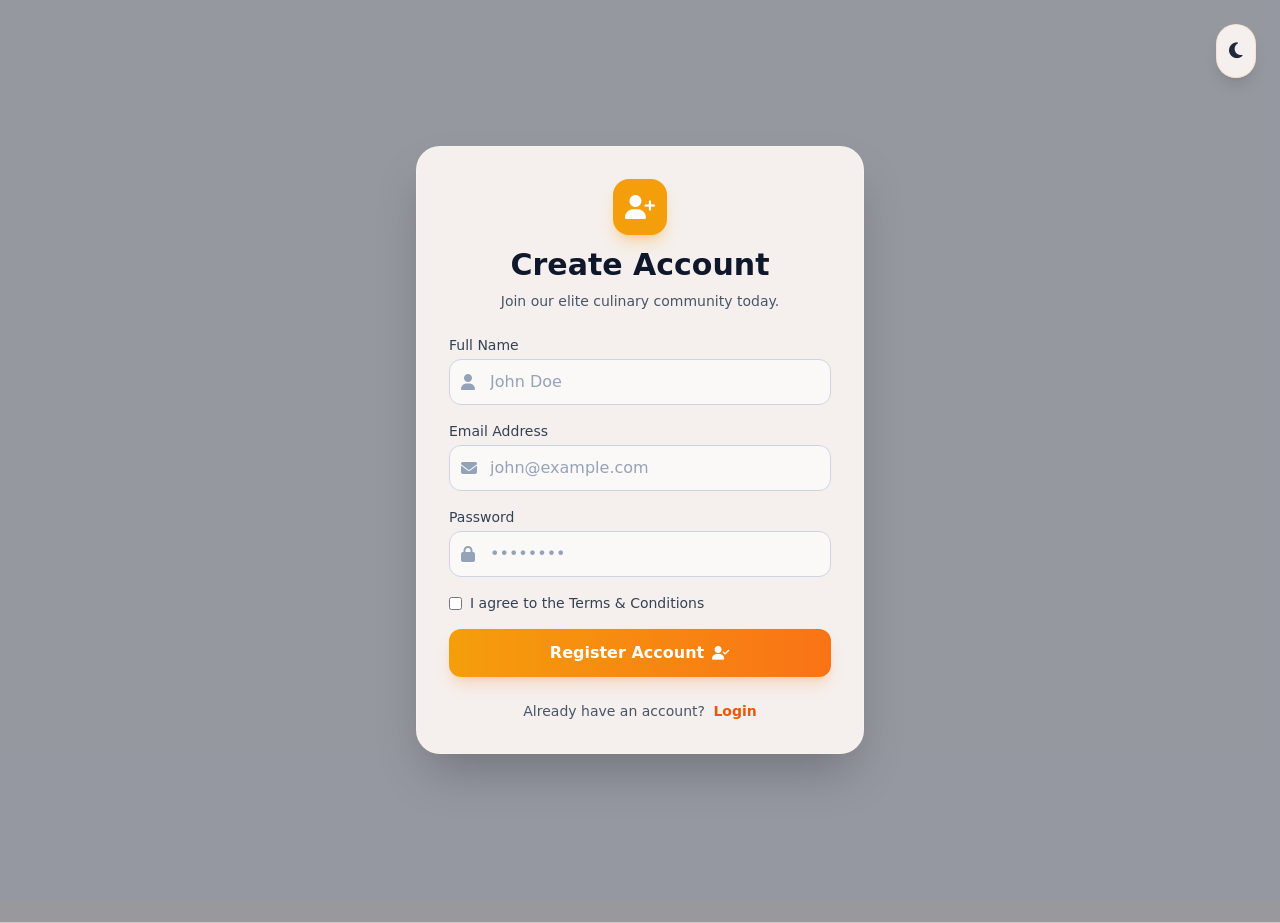
==== commit 58efc0ff: "Align header and require user registration" ====
--- a/index.html
+++ b/index.html
@@ -4,6 +4,12 @@
     <meta charset="UTF-8">
     <meta name="viewport" content="width=device-width, initial-scale=1.0, maximum-scale=1.0, user-scalable=no">
     <title>Gourmet Haven | Responsive Artisan Dashboard</title>
+    <script>
+        if (localStorage.getItem('gourmet-haven-session') !== 'active') {
+            const destination = localStorage.getItem('gourmet-haven-account') ? 'login.html' : 'signup.html';
+            window.location.replace(destination);
+        }
+    </script>
     <script>
         tailwind.config = {
             darkMode: 'class',
@@ -35,7 +41,7 @@
     </div>
 
     <header class="sticky top-0 z-40 w-full glassmism shadow-xs transition-all duration-300">
-        <div class="max-w-7xl 3xl:max-w-(screen-2xl) mx-auto px-3 sm:px-6 lg:px-8 h-16 sm:h-20 flex items-center justify-between">
+        <div class="max-w-7xl 3xl:max-w-(screen-2xl) mx-auto px-4 sm:px-6 lg:px-8 h-16 sm:h-20 flex items-center justify-between">
             <a href="#" class="flex items-center gap-1.5 sm:gap-2 text-lg sm:text-2xl font-black text-transparent bg-clip-text bg-gradient-to-r from-orange-500 to-amber-500 tracking-wider whitespace-nowrap">
                 <i class="fas fa-utensils text-orange-500"></i> GOURMET HAVEN
             </a>
